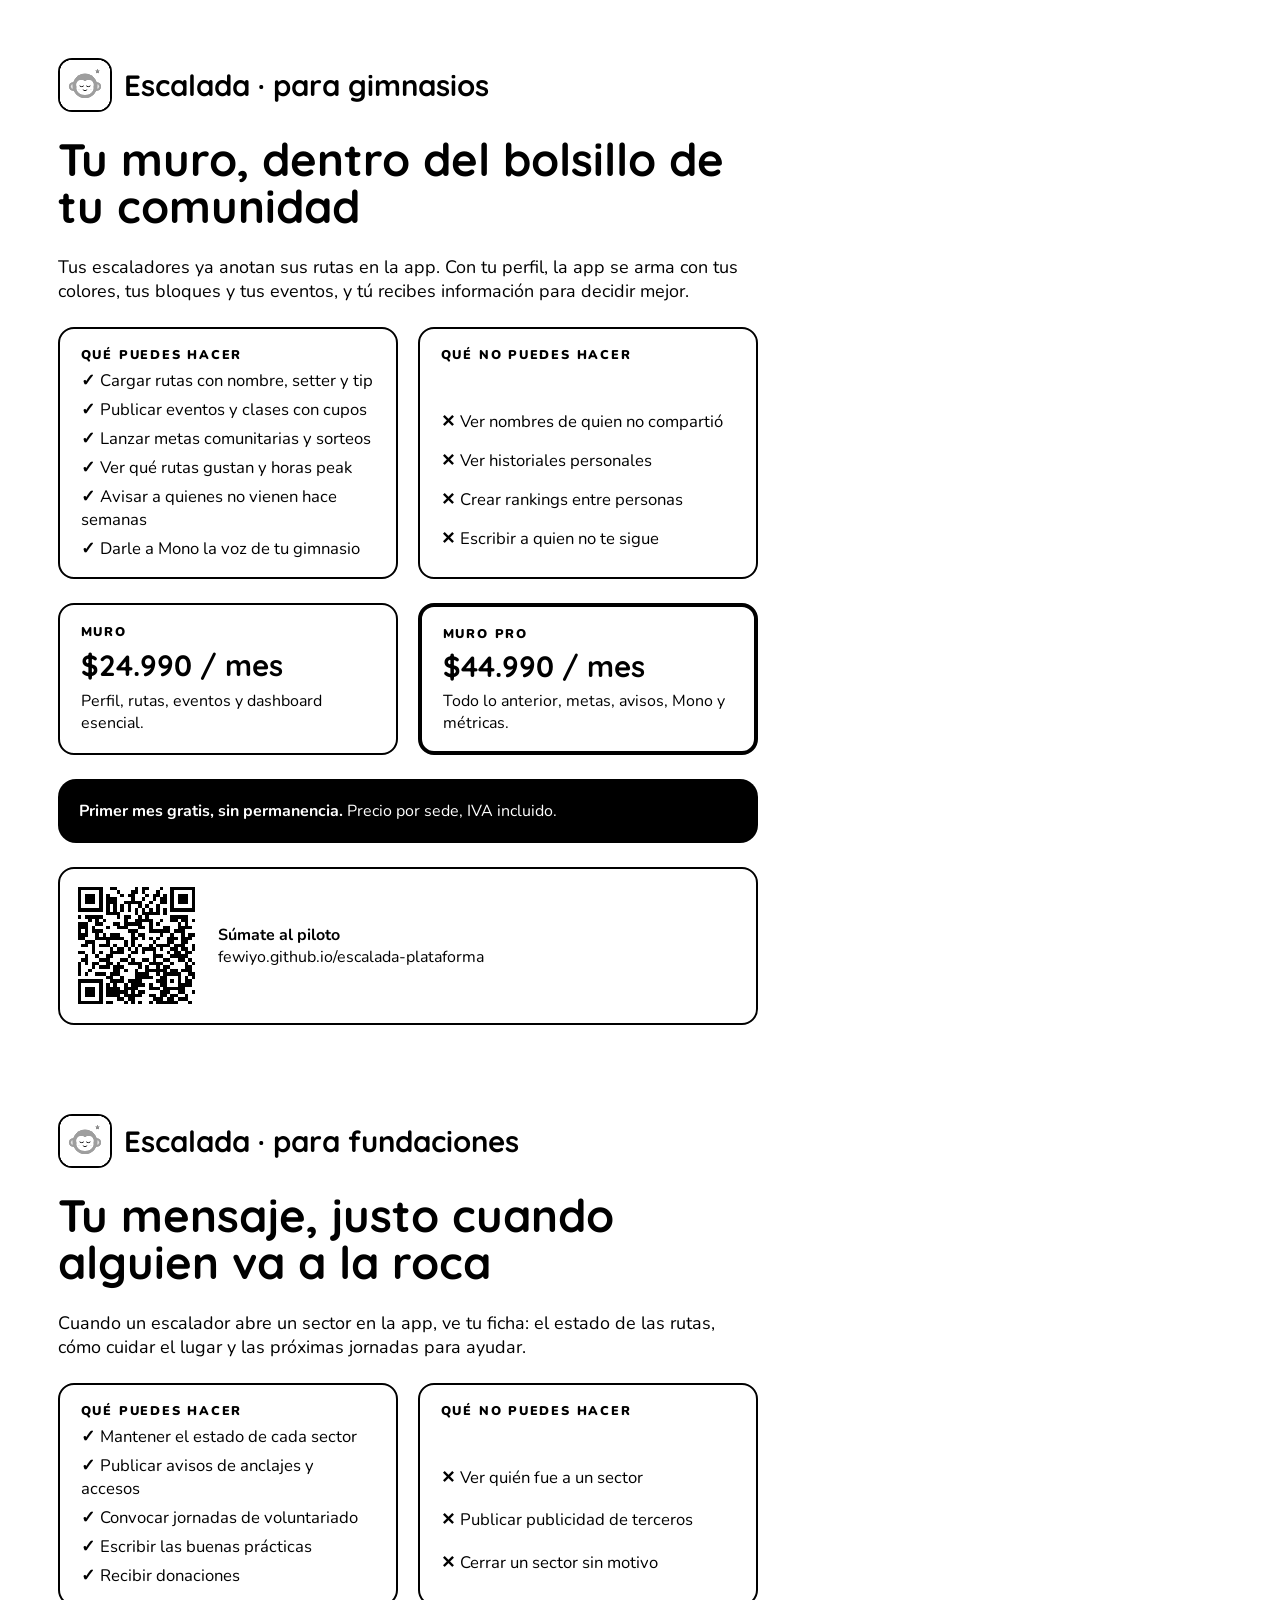
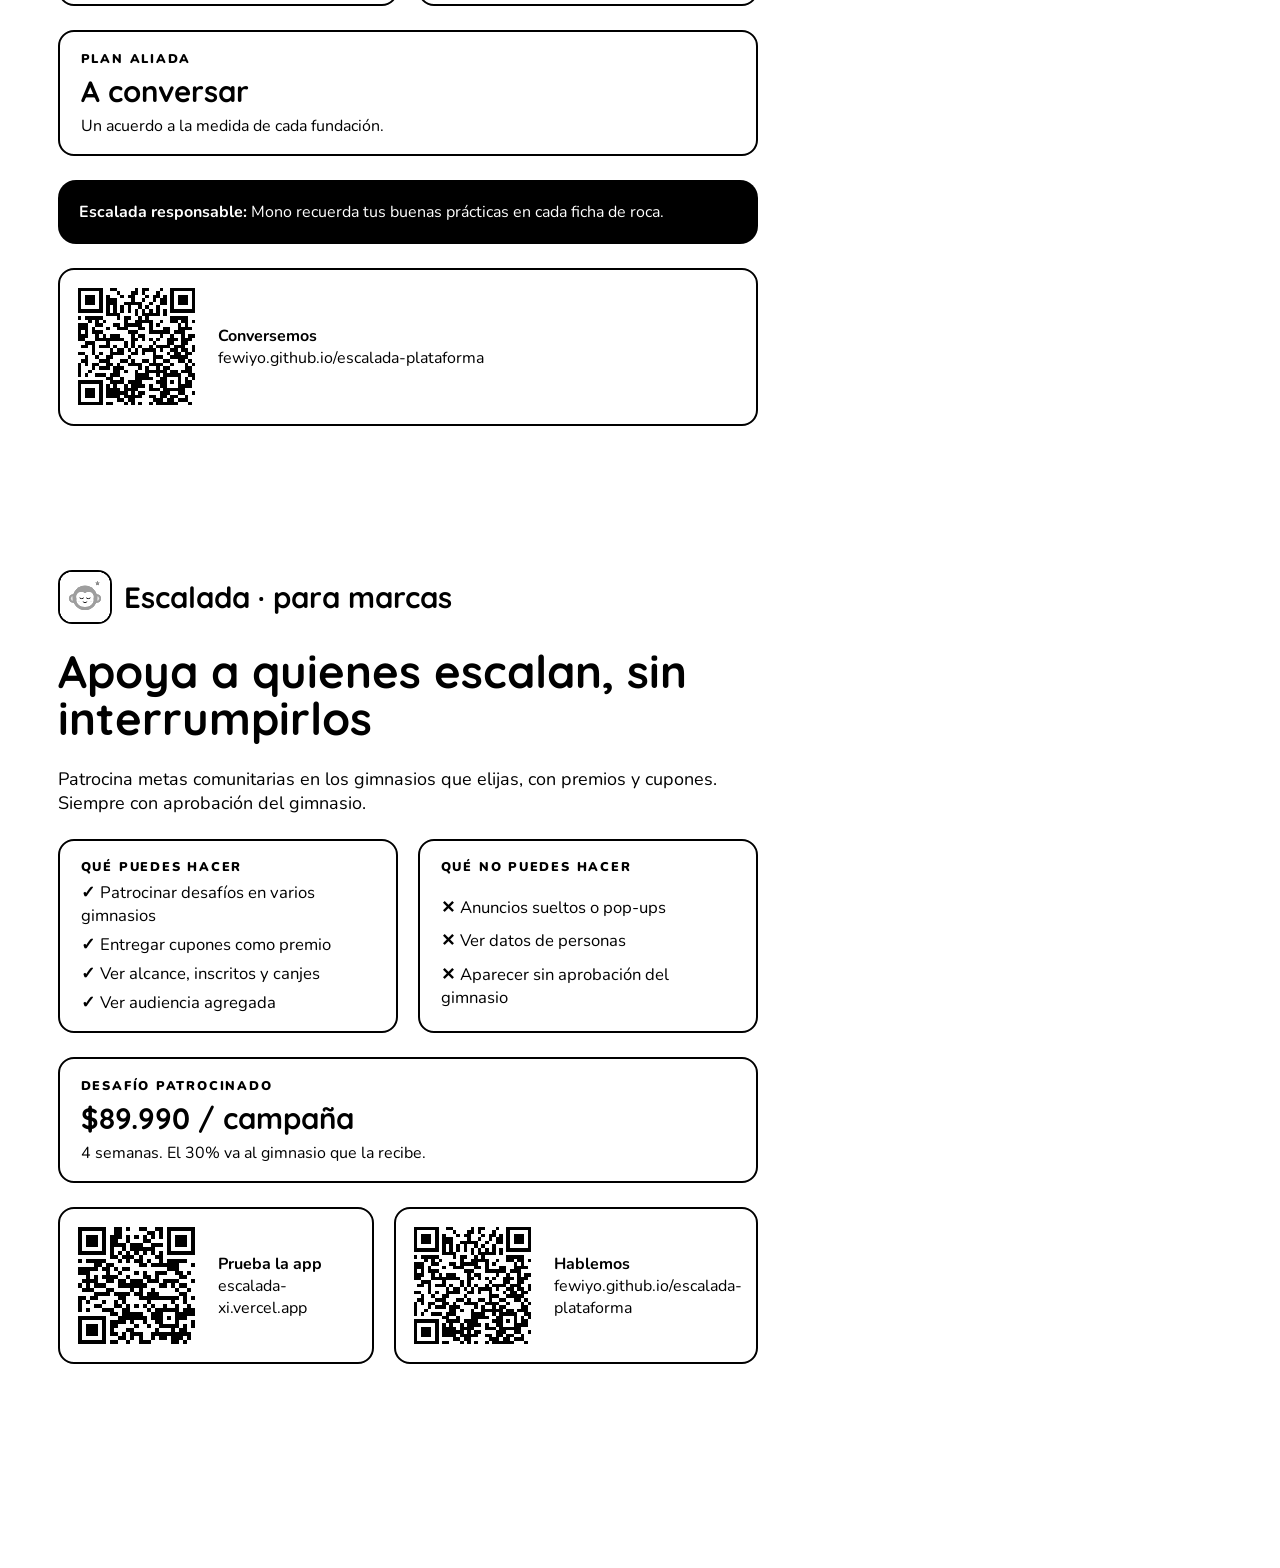
==== kit/fuente/presentacion.html @ 4586df41 "Formulario al correo, enlaces a la app y kit para compartir Co-Authored-By: Claude Opus 5.5 <noreply" ====
<!doctype html>
<html lang="es"><head><meta charset="utf-8"><title>Presentación Escalada</title>
<link rel="stylesheet" href="https://fonts.googleapis.com/css2?family=Quicksand:wght@700&family=Nunito:wght@600;800;900&display=swap">
<link rel="stylesheet" href="imprimir.css">
<style>
h1 { font-size: 34pt; }
.bajada { font-size: 13.5pt; }
.dos { display: grid; grid-template-columns: 1fr 1fr; gap: .2in; }
.precio { font-family: "Quicksand", Arial, sans-serif; font-size: 22pt; font-weight: 700; }
.qrmini { display: grid; grid-template-columns: 1.3in 1fr; gap: .2in; align-items: center; border: 2px solid #000; border-radius: 16px; padding: .15in; }
.qrmini img { width: 100%; }
</style></head>
<body>

<div class="hoja">
  <div class="marca"><img class="mono" src="../../mono.svg" alt="">Escalada · para gimnasios</div>
  <h1>Tu muro, dentro del bolsillo de tu comunidad</h1>
  <p class="bajada">Tus escaladores ya anotan sus rutas en la app. Con tu perfil, la app se arma con tus colores, tus bloques y tus eventos, y tú recibes información para decidir mejor.</p>
  <div class="dos">
    <div class="caja"><span class="etq">Qué puedes hacer</span><ul class="lista">
      <li>Cargar rutas con nombre, setter y tip</li><li>Publicar eventos y clases con cupos</li><li>Lanzar metas comunitarias y sorteos</li><li>Ver qué rutas gustan y horas peak</li><li>Avisar a quienes no vienen hace semanas</li><li>Darle a Mono la voz de tu gimnasio</li></ul></div>
    <div class="caja"><span class="etq">Qué no puedes hacer</span><ul class="lista no">
      <li>Ver nombres de quien no compartió</li><li>Ver historiales personales</li><li>Crear rankings entre personas</li><li>Escribir a quien no te sigue</li></ul></div>
  </div>
  <div class="dos">
    <div class="caja"><span class="etq">Muro</span><span class="precio">$24.990 / mes</span>Perfil, rutas, eventos y dashboard esencial.</div>
    <div class="caja" style="border-width:4px"><span class="etq">Muro Pro</span><span class="precio">$44.990 / mes</span>Todo lo anterior, metas, avisos, Mono y métricas.</div>
  </div>
  <div class="negro"><b>Primer mes gratis, sin permanencia.</b> Precio por sede, IVA incluido.</div>
  <div class="qrmini"><img src="../qr-sitio.svg" alt=""><div><b>Súmate al piloto</b><br>fewiyo.github.io/escalada-plataforma</div></div>
</div>

<div class="hoja">
  <div class="marca"><img class="mono" src="../../mono.svg" alt="">Escalada · para fundaciones</div>
  <h1>Tu mensaje, justo cuando alguien va a la roca</h1>
  <p class="bajada">Cuando un escalador abre un sector en la app, ve tu ficha: el estado de las rutas, cómo cuidar el lugar y las próximas jornadas para ayudar.</p>
  <div class="dos">
    <div class="caja"><span class="etq">Qué puedes hacer</span><ul class="lista">
      <li>Mantener el estado de cada sector</li><li>Publicar avisos de anclajes y accesos</li><li>Convocar jornadas de voluntariado</li><li>Escribir las buenas prácticas</li><li>Recibir donaciones</li></ul></div>
    <div class="caja"><span class="etq">Qué no puedes hacer</span><ul class="lista no">
      <li>Ver quién fue a un sector</li><li>Publicar publicidad de terceros</li><li>Cerrar un sector sin motivo</li></ul></div>
  </div>
  <div class="caja"><span class="etq">Plan Aliada</span><span class="precio">A conversar</span>Un acuerdo a la medida de cada fundación.</div>
  <div class="negro"><b>Escalada responsable:</b> Mono recuerda tus buenas prácticas en cada ficha de roca.</div>
  <div class="qrmini"><img src="../qr-sitio.svg" alt=""><div><b>Conversemos</b><br>fewiyo.github.io/escalada-plataforma</div></div>
</div>

<div class="hoja">
  <div class="marca"><img class="mono" src="../../mono.svg" alt="">Escalada · para marcas</div>
  <h1>Apoya a quienes escalan, sin interrumpirlos</h1>
  <p class="bajada">Patrocina metas comunitarias en los gimnasios que elijas, con premios y cupones. Siempre con aprobación del gimnasio.</p>
  <div class="dos">
    <div class="caja"><span class="etq">Qué puedes hacer</span><ul class="lista">
      <li>Patrocinar desafíos en varios gimnasios</li><li>Entregar cupones como premio</li><li>Ver alcance, inscritos y canjes</li><li>Ver audiencia agregada</li></ul></div>
    <div class="caja"><span class="etq">Qué no puedes hacer</span><ul class="lista no">
      <li>Anuncios sueltos o pop-ups</li><li>Ver datos de personas</li><li>Aparecer sin aprobación del gimnasio</li></ul></div>
  </div>
  <div class="caja"><span class="etq">Desafío patrocinado</span><span class="precio">$89.990 / campaña</span>4 semanas. El 30% va al gimnasio que la recibe.</div>
  <div class="dos">
    <div class="qrmini"><img src="../qr-app.svg" alt=""><div><b>Prueba la app</b><br>escalada-xi.vercel.app</div></div>
    <div class="qrmini"><img src="../qr-sitio.svg" alt=""><div><b>Hablemos</b><br>fewiyo.github.io/escalada-plataforma</div></div>
  </div>
</div>

</body></html>
---- kit/fuente/imprimir.css ----
/* Piezas impresas: carta, blanco y negro, sin grises finos que se pierdan en láser. */
@page { size: letter; margin: 0; }
* { box-sizing: border-box; margin: 0; padding: 0; }
body { font-family: "Nunito", Arial, sans-serif; color: #000; background: #fff; -webkit-print-color-adjust: exact; print-color-adjust: exact; }
h1, h2, h3 { font-family: "Quicksand", "Nunito", Arial, sans-serif; line-height: 1.05; }
.hoja { width: 8.5in; height: 11in; padding: .6in; display: flex; flex-direction: column; gap: .25in; page-break-after: always; overflow: hidden; }
.hoja:last-child { page-break-after: auto; }
.mono { filter: grayscale(1) contrast(1.6); }
.marca { display: flex; align-items: center; gap: 12px; font-family: "Quicksand", Arial, sans-serif; font-weight: 700; font-size: 22pt; }
.marca img { width: 54px; height: 54px; border-radius: 14px; border: 2px solid #000; }
.qrs { display: grid; grid-template-columns: 1fr 1fr; gap: .3in; }
.qr { border: 3px solid #000; border-radius: 22px; padding: .22in; display: grid; justify-items: center; text-align: center; gap: 8px; }
.qr img { width: 100%; max-width: 2.6in; }
.qr b { font-size: 15pt; }
.qr span { font-size: 10pt; word-break: break-all; }
.lista { list-style: none; display: grid; gap: 6px; font-size: 12.5pt; }
.lista li::before { content: "✓  "; font-weight: 900; }
.no li::before { content: "✕  "; }
.etq { font-weight: 900; font-size: 9.5pt; letter-spacing: .14em; text-transform: uppercase; }
.caja { border: 2px solid #000; border-radius: 16px; padding: .18in .22in; display: grid; gap: 6px; }
.negro { background: #000; color: #fff; border-radius: 18px; padding: .22in; }
.pie { margin-top: auto; font-size: 9.5pt; display: flex; justify-content: space-between; border-top: 2px solid #000; padding-top: 8px; }
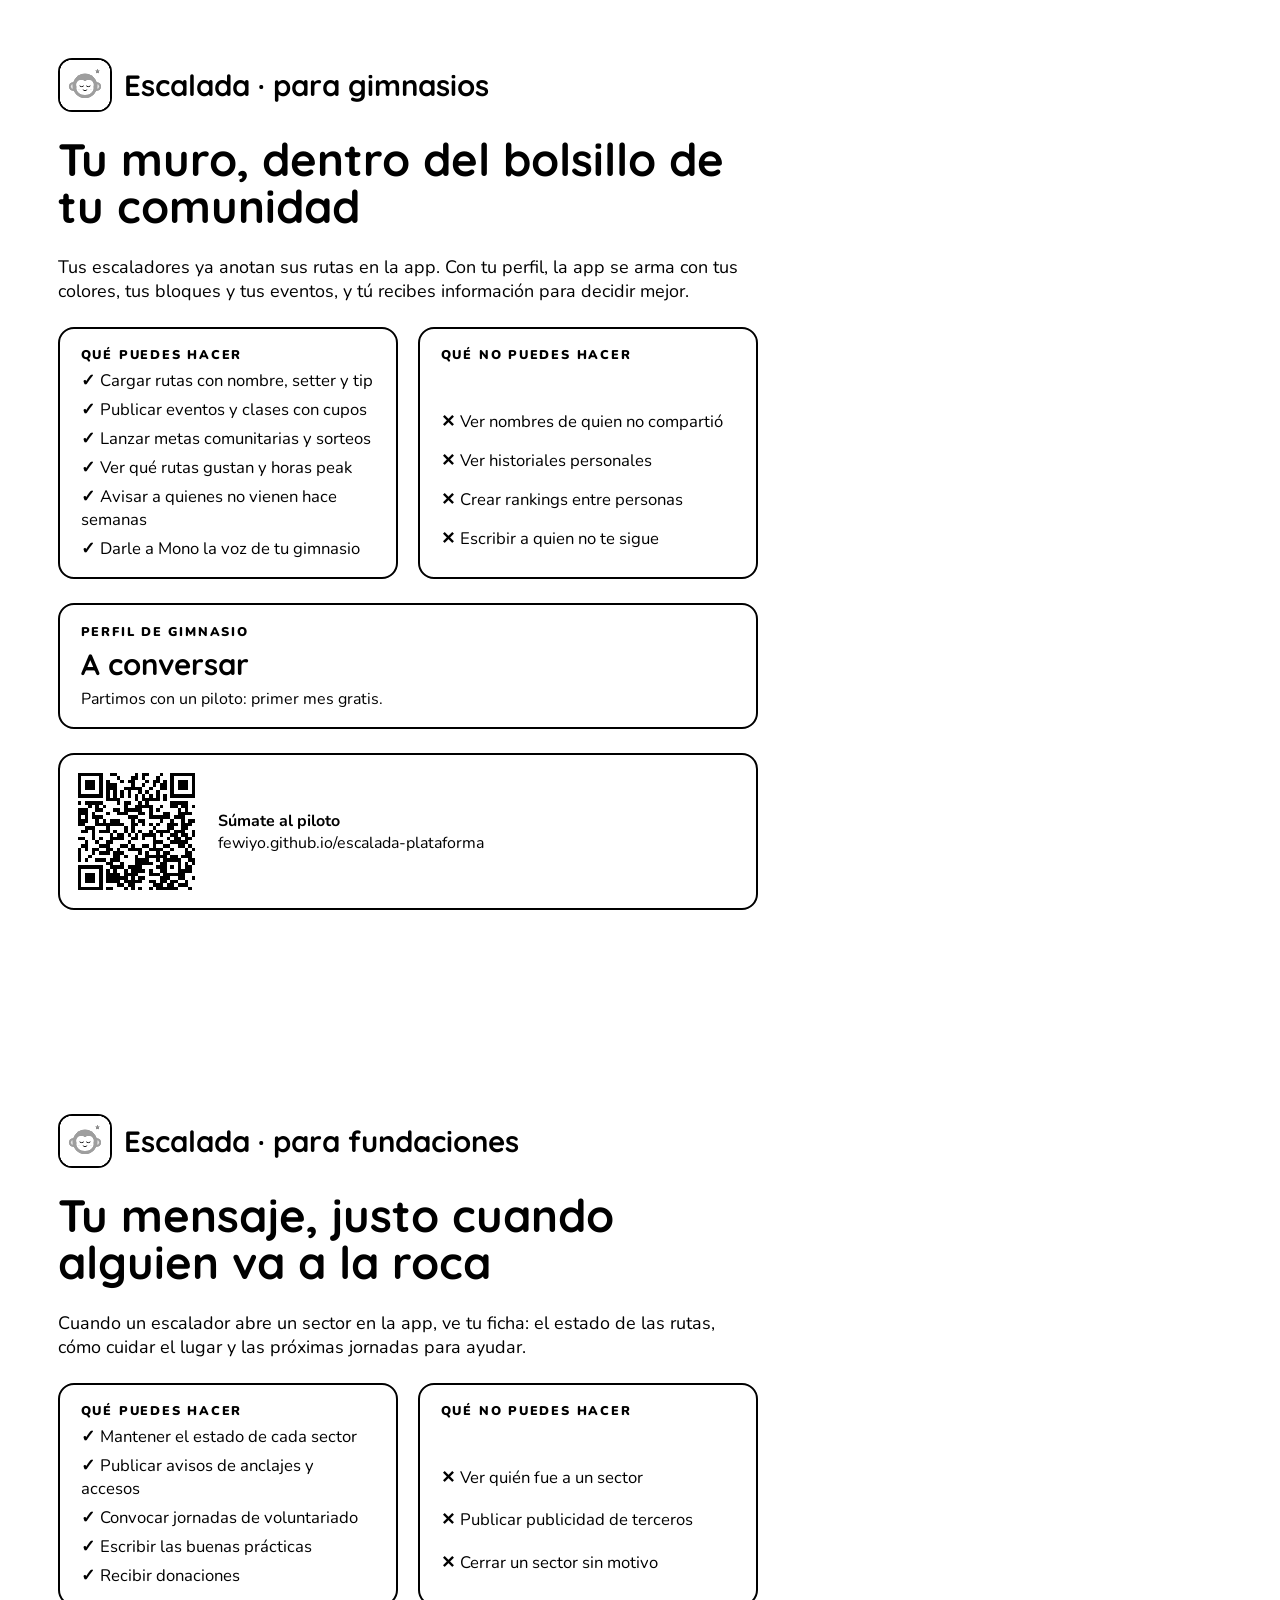
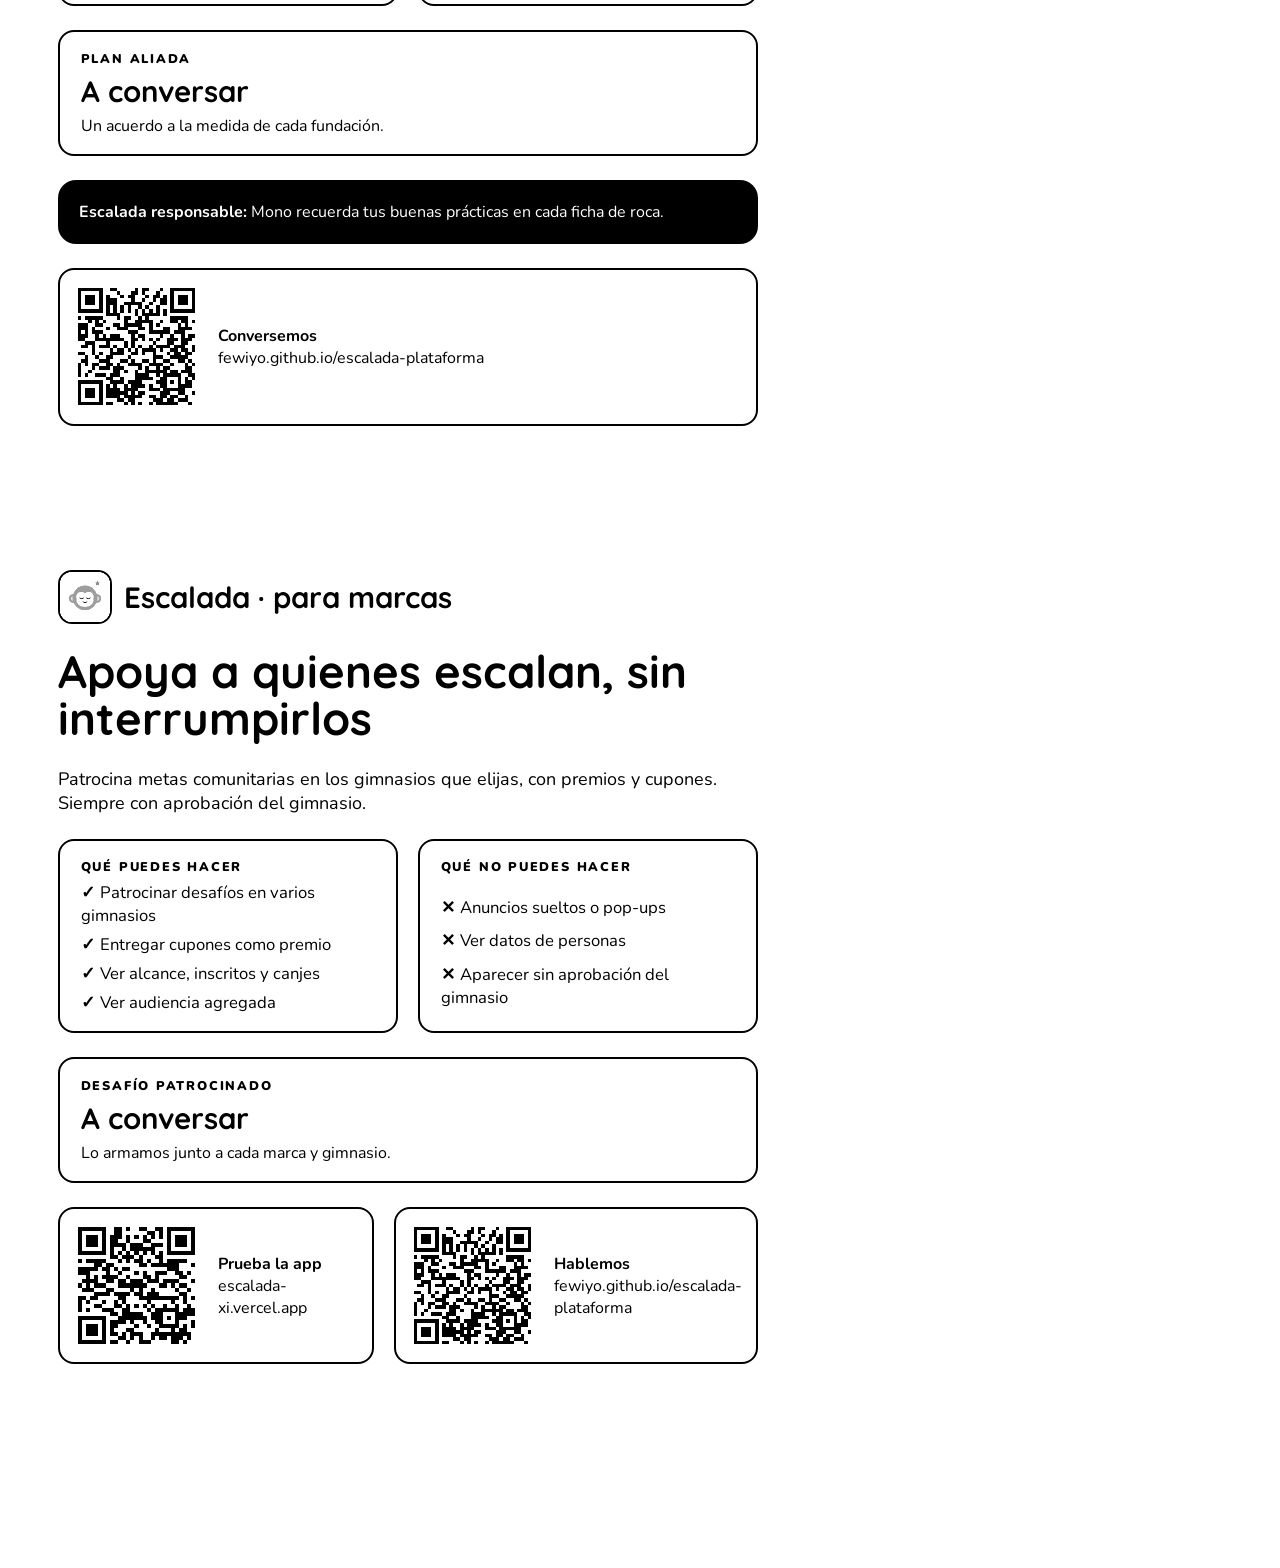
==== commit d82605f3: "Planes sin precios y más acotados Co-Authored-By: Claude Opus 5.5 <noreply@anthropic.com>" ====
--- a/kit/fuente/presentacion.html
+++ b/kit/fuente/presentacion.html
@@ -22,11 +22,7 @@
     <div class="caja"><span class="etq">Qué no puedes hacer</span><ul class="lista no">
       <li>Ver nombres de quien no compartió</li><li>Ver historiales personales</li><li>Crear rankings entre personas</li><li>Escribir a quien no te sigue</li></ul></div>
   </div>
-  <div class="dos">
-    <div class="caja"><span class="etq">Muro</span><span class="precio">$24.990 / mes</span>Perfil, rutas, eventos y dashboard esencial.</div>
-    <div class="caja" style="border-width:4px"><span class="etq">Muro Pro</span><span class="precio">$44.990 / mes</span>Todo lo anterior, metas, avisos, Mono y métricas.</div>
-  </div>
-  <div class="negro"><b>Primer mes gratis, sin permanencia.</b> Precio por sede, IVA incluido.</div>
+  <div class="caja"><span class="etq">Perfil de gimnasio</span><span class="precio">A conversar</span>Partimos con un piloto: primer mes gratis.</div>
   <div class="qrmini"><img src="../qr-sitio.svg" alt=""><div><b>Súmate al piloto</b><br>fewiyo.github.io/escalada-plataforma</div></div>
 </div>
 
@@ -55,7 +51,7 @@
     <div class="caja"><span class="etq">Qué no puedes hacer</span><ul class="lista no">
       <li>Anuncios sueltos o pop-ups</li><li>Ver datos de personas</li><li>Aparecer sin aprobación del gimnasio</li></ul></div>
   </div>
-  <div class="caja"><span class="etq">Desafío patrocinado</span><span class="precio">$89.990 / campaña</span>4 semanas. El 30% va al gimnasio que la recibe.</div>
+  <div class="caja"><span class="etq">Desafío patrocinado</span><span class="precio">A conversar</span>Lo armamos junto a cada marca y gimnasio.</div>
   <div class="dos">
     <div class="qrmini"><img src="../qr-app.svg" alt=""><div><b>Prueba la app</b><br>escalada-xi.vercel.app</div></div>
     <div class="qrmini"><img src="../qr-sitio.svg" alt=""><div><b>Hablemos</b><br>fewiyo.github.io/escalada-plataforma</div></div>
